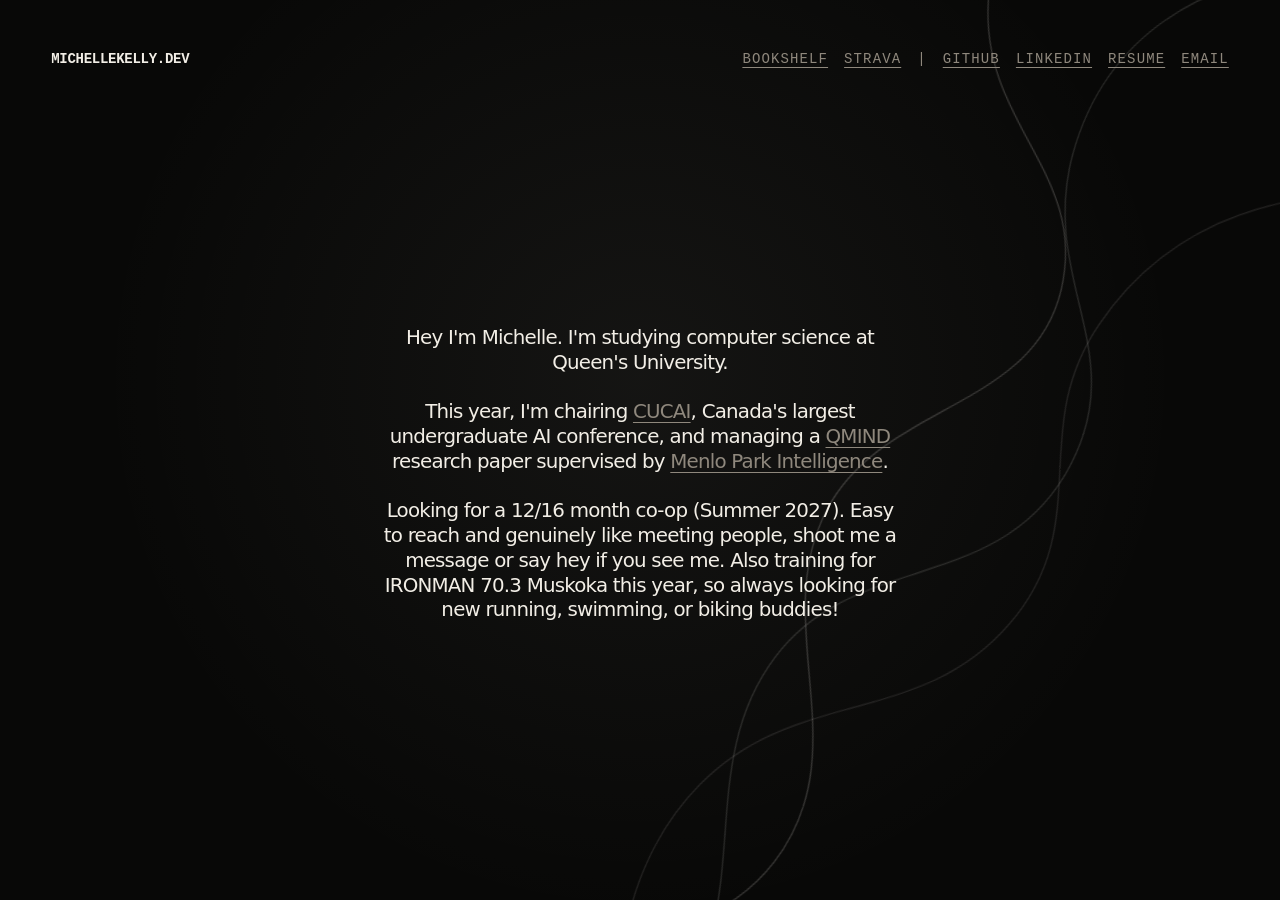
==== pages/more.html @ b71b1d5a "add ironman" ====
<!DOCTYPE html>
<html lang="en">
<head>
  <meta charset="UTF-8">
  <meta name="viewport" content="width=device-width, initial-scale=1.0">

  <title>Michelle Kelly</title>
  <meta name="description" content="More about Michelle Kelly, a computer science student at Queen's University involved in CUCAI, QMIND, IT, and AI projects.">

  <meta property="og:title" content="More | Michelle Kelly">
  <meta property="og:description" content="More about Michelle Kelly, her work, projects, and links.">
  <meta property="og:type" content="website">
  <meta property="og:url" content="https://michellekelly.dev/pages/more.html">
  <meta property="og:image" content="https://michellekelly.dev/assets/preview.png">

  <meta name="twitter:card" content="summary_large_image">

  <link rel="icon" href="../assets/favicon.ico">
  <link rel="stylesheet" href="../style.css">
</head>
<body>
  <svg class="bg-mark" viewBox="0 0 900 900" fill="none" aria-hidden="true">
    <path d="M785 95C686 91 622 124 592 194C558 273 617 329 571 399C524 470 429 430 367 486C300 547 332 650 249 703C192 739 121 718 76 697" stroke="#f2eee6" stroke-width="1.4" stroke-opacity="0.19"/>
    <path d="M830 252C731 227 658 247 611 313C558 388 604 458 531 519C457 581 374 520 298 570C215 624 230 734 139 779" stroke="#f2eee6" stroke-width="1.4" stroke-opacity="0.14"/>
    <path d="M873 445C760 380 664 375 588 430C515 482 539 559 458 604C376 650 304 594 219 635C150 668 114 738 94 817" stroke="#f2eee6" stroke-width="1.4" stroke-opacity="0.11"/>
  </svg>

  <div class="page">
    <header>
      <a class="domain" href="../index.html">MICHELLEKELLY.DEV</a>
      <nav aria-label="Main links">
        <a href="https://www.goodreads.com/user/show/199782084-michelle-kelly" target="_blank" rel="noopener">BOOKSHELF</a>
        <a href="https://www.strava.com/athletes/187152570" target="_blank" rel="noopener">STRAVA</a>
        <span>|</span>
        <a href="https://github.com/michellebkelly" target="_blank" rel="noopener">GITHUB</a>
        <a href="https://linkedin.com/in/michellebkelly" target="_blank" rel="noopener">LINKEDIN</a>
        <a href="/assets/Michelle_Kelly_Resume.pdf" target="_blank" rel="noopener">RESUME</a>
        <a href="mailto:michelle.kelly@queensu.ca">EMAIL</a>
      </nav>
    </header>
    <main>
      <p class="more">
        Hey I'm Michelle. I'm studying computer science at Queen's University. <br><br> This year, I'm chairing 
        <a href="https://cucai.ca/" target="_blank" rel="noopener">CUCAI</a>, Canada's largest undergraduate AI conference, 
        and managing a <a href="https://qmind.ca/" target="_blank" rel="noopener">QMIND</a> research paper supervised by <a href="https://menloparkintelligence.com/" target="_blank" rel="noopener">Menlo Park Intelligence</a>.
        <br><br>
        Looking for a 12/16 month co-op (Summer 2027).
        Easy to reach and genuinely like meeting people, shoot me a message or say hey if you see me. Also training for IRONMAN 70.3 Muskoka this year, so always looking for new running, swimming, or biking buddies!
      </p>
    </main>
  </div>
</body>
</html>
---- style.css ----
:root {
  --bg: #080807;
  --ink: #f2eee6;
  --muted: #8f887d;
  --line: rgba(242, 238, 230, 0.16);
  --soft: rgba(242, 238, 230, 0.055);
  --panel: rgba(8, 8, 7, 0.56);
}

* { box-sizing: border-box; }

html, body { height: 100%; }

body {
  margin: 0;
  font-family: ui-monospace, SFMono-Regular, Menlo, Monaco, Consolas, "Liberation Mono", monospace;
  background:
    radial-gradient(circle at 50% 42%, rgba(242, 238, 230, 0.055), transparent 34rem),
    var(--bg);
  color: var(--ink);
  overflow-x: hidden;
}

.bg-mark {
  position: fixed;
  left: 72%;
  top: 20%;
  width: min(125vw, 1300px);
  height: 380vh;
  z-index: 0;
  opacity: 0.98;
  pointer-events: none;
  transform: translate(-50%, -43%) rotate(-20deg);
}

.bg-mark path {
  vector-effect: non-scaling-stroke;
}

.bg-mark .line1 {
  stroke-dasharray: 1500;
  stroke-dashoffset: 1500;
  animation: mk-draw 3s 0.2s forwards ease-in-out;
}

.bg-mark .line2 {
  stroke-dasharray: 1500;
  stroke-dashoffset: 1500;
  animation: mk-draw 3s 0.6s forwards ease-in-out;
}

.bg-mark .line3 {
  stroke-dasharray: 1500;
  stroke-dashoffset: 1500;
  animation: mk-draw 3s 1s forwards ease-in-out;
}

@keyframes mk-draw {
  to { stroke-dashoffset: 0; }
}

.page {
  position: relative;
  z-index: 1;
  min-height: 100vh;
  display: grid;
  grid-template-rows: auto 1fr auto;
  padding: clamp(22px, 4vw, 54px);
}

header, footer {
  display: flex;
  align-items: center;
  justify-content: space-between;
  gap: 18px;
  font-size: 14px;
  color: var(--muted);
  text-transform: uppercase;
  letter-spacing: 0.08em;
}

.domain {
  color: var(--ink);
  text-decoration: none;
  letter-spacing: -0.02em;
  font-weight: 700;
}

nav {
  display: flex;
  gap: 16px;
  flex-wrap: wrap;
  justify-content: flex-end;
}

a {
  color: inherit;
  text-decoration-thickness: 1px;
  text-underline-offset: 4px;
  transition: opacity 140ms ease, transform 140ms ease;
}

a:hover { opacity: 0.58; }

main {
  display: grid;
  place-content: center;
  justify-items: center;
  text-align: center;
  max-width: 900px;
  width: 100%;
  margin: 0 auto;
  padding: 10vh 0 9vh;
}

h1 {
  margin: 0;
  font-family: "Archivo", ui-sans-serif, system-ui, sans-serif;
  font-size: clamp(54px, 11vw, 142px);
  line-height: 0.86;
  letter-spacing: -0.07em;
  font-weight: 400;
}

.summary {
  margin: 24px 0 0;
  max-width: 520px;
  font-family: "Archivo", ui-sans-serif, system-ui, sans-serif;
  font-size: clamp(15px, 1.55vw, 20px);
  line-height: 1.25;
  letter-spacing: -0.04em;
  color: var(--muted);
}

.more {
  margin: 24px 0 0;
  max-width: 520px;
  font-family: "Archivo", ui-sans-serif, system-ui, sans-serif;
  font-size: clamp(15px, 1.55vw, 20px);
  line-height: 1.25;
  letter-spacing: -0.04em;
  color: var(--ink);
}

.more a {
  color: var(--muted);
}

.label { color: var(--muted); }

.mini {
  max-width: 340px;
  line-height: 1.45;
  text-transform: uppercase;
  letter-spacing: 0.08em;
}

@media (max-width: 680px) {
  header, footer {
    align-items: center;
    flex-direction: column;
    text-align: center;
  }

  nav { justify-content: center; }

  .bg-mark {
    width: 220vw;
    transform: translate(-50%, -42%) rotate(-4deg);
    opacity: 0.72;
  }

  h1 {
    font-size: clamp(48px, 17vw, 88px);
  }
  
}
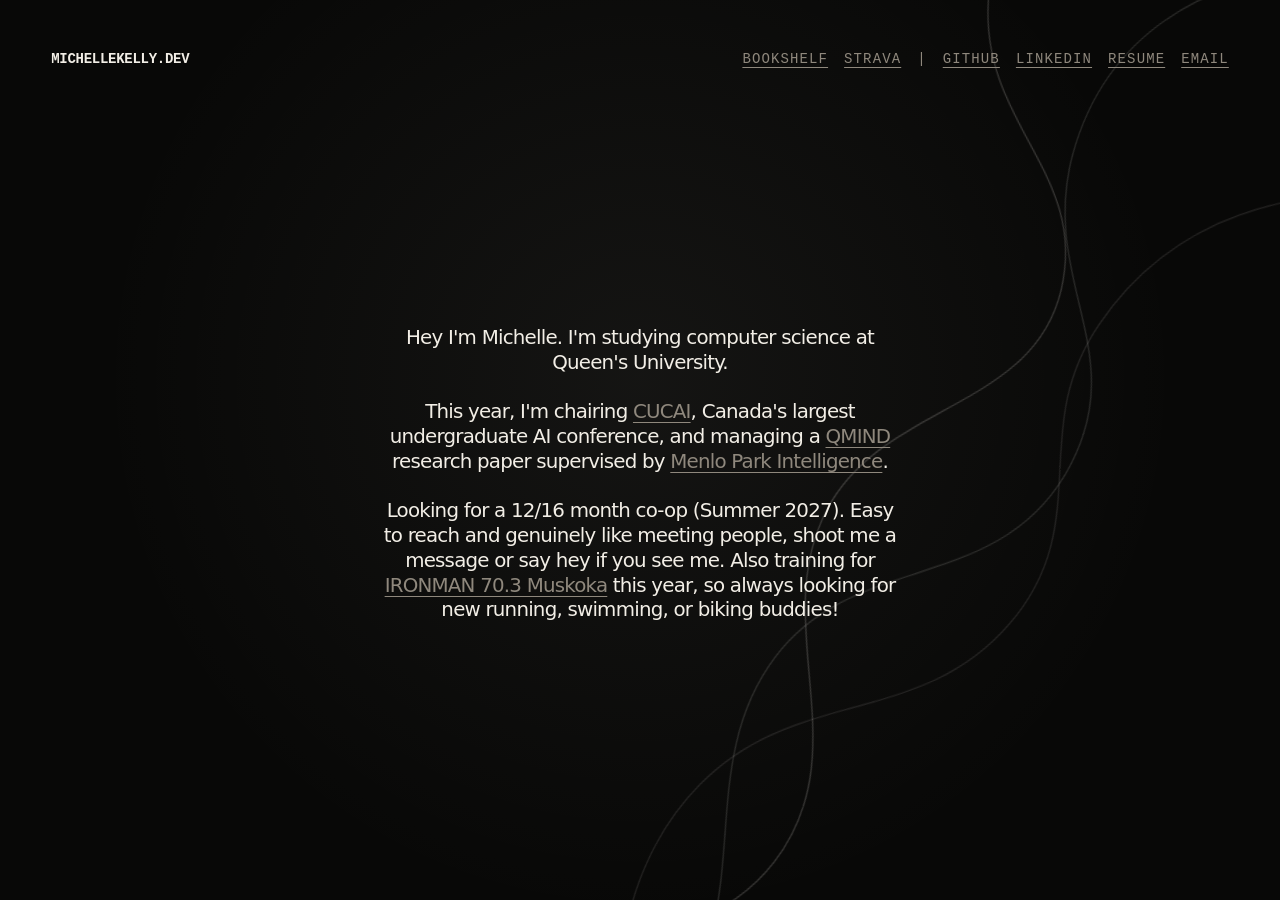
==== commit 046f7949: "link to IRONMAN" ====
--- a/pages/more.html
+++ b/pages/more.html
@@ -45,7 +45,7 @@
         and managing a <a href="https://qmind.ca/" target="_blank" rel="noopener">QMIND</a> research paper supervised by <a href="https://menloparkintelligence.com/" target="_blank" rel="noopener">Menlo Park Intelligence</a>.
         <br><br>
         Looking for a 12/16 month co-op (Summer 2027).
-        Easy to reach and genuinely like meeting people, shoot me a message or say hey if you see me. Also training for IRONMAN 70.3 Muskoka this year, so always looking for new running, swimming, or biking buddies!
+        Easy to reach and genuinely like meeting people, shoot me a message or say hey if you see me. Also training for <a href="https://www.ironman.com/races/im703-muskoka" target="_blank" rel="noopener">IRONMAN 70.3 Muskoka</a> this year, so always looking for new running, swimming, or biking buddies!
       </p>
     </main>
   </div>
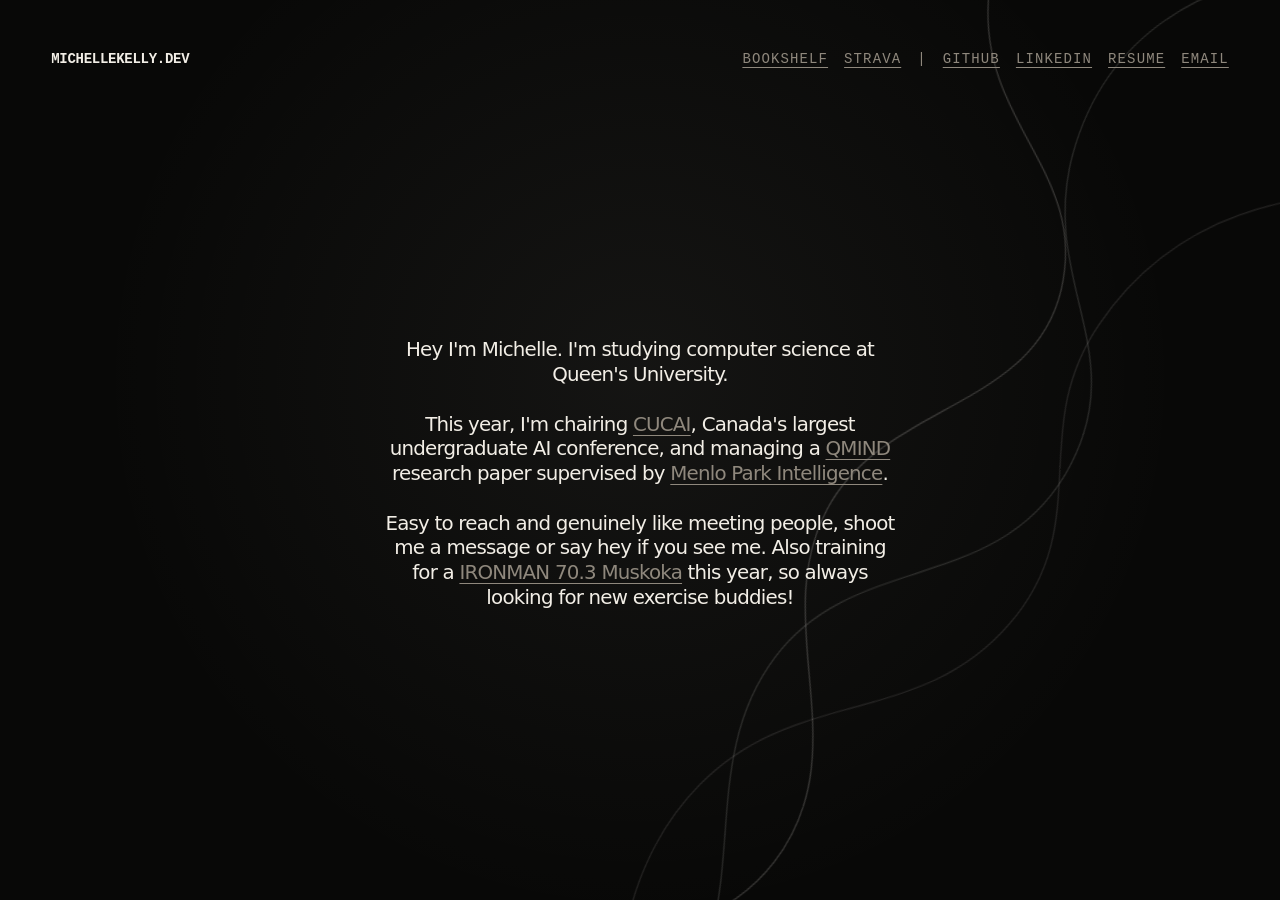
==== commit a30d984f: "Update more.html" ====
--- a/pages/more.html
+++ b/pages/more.html
@@ -44,8 +44,7 @@
         <a href="https://cucai.ca/" target="_blank" rel="noopener">CUCAI</a>, Canada's largest undergraduate AI conference, 
         and managing a <a href="https://qmind.ca/" target="_blank" rel="noopener">QMIND</a> research paper supervised by <a href="https://menloparkintelligence.com/" target="_blank" rel="noopener">Menlo Park Intelligence</a>.
         <br><br>
-        Looking for a 12/16 month co-op (Summer 2027).
-        Easy to reach and genuinely like meeting people, shoot me a message or say hey if you see me. Also training for <a href="https://www.ironman.com/races/im703-muskoka" target="_blank" rel="noopener">IRONMAN 70.3 Muskoka</a> this year, so always looking for new running, swimming, or biking buddies!
+        Easy to reach and genuinely like meeting people, shoot me a message or say hey if you see me. Also training for a <a href="https://www.ironman.com/races/im703-muskoka" target="_blank" rel="noopener">IRONMAN 70.3 Muskoka</a> this year, so always looking for new exercise buddies!
       </p>
     </main>
   </div>
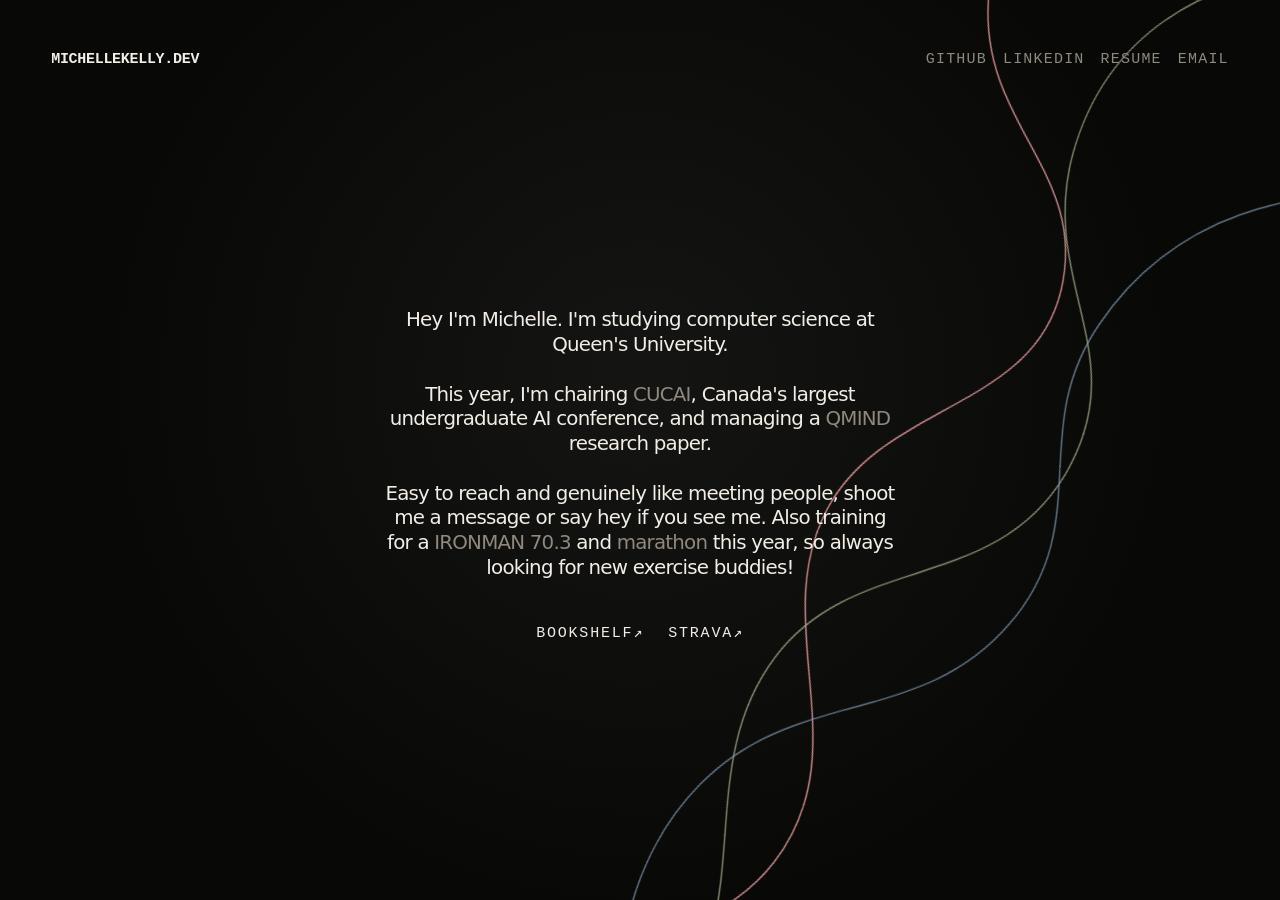
==== commit 2d4c9c69: "Major changes" ====
--- a/pages/more.html
+++ b/pages/more.html
@@ -20,18 +20,15 @@
 </head>
 <body>
   <svg class="bg-mark" viewBox="0 0 900 900" fill="none" aria-hidden="true">
-    <path d="M785 95C686 91 622 124 592 194C558 273 617 329 571 399C524 470 429 430 367 486C300 547 332 650 249 703C192 739 121 718 76 697" stroke="#f2eee6" stroke-width="1.4" stroke-opacity="0.19"/>
-    <path d="M830 252C731 227 658 247 611 313C558 388 604 458 531 519C457 581 374 520 298 570C215 624 230 734 139 779" stroke="#f2eee6" stroke-width="1.4" stroke-opacity="0.14"/>
-    <path d="M873 445C760 380 664 375 588 430C515 482 539 559 458 604C376 650 304 594 219 635C150 668 114 738 94 817" stroke="#f2eee6" stroke-width="1.4" stroke-opacity="0.11"/>
+    <path class="line1" d="M785 95C686 91 622 124 592 194C558 273 617 329 571 399C524 470 429 430 367 486C300 547 332 650 249 703C192 739 121 718 76 697" stroke="#e5989b" stroke-width="1.4" stroke-opacity="0.9"/>
+    <path class="line2" d="M830 252C731 227 658 247 611 313C558 388 604 458 531 519C457 581 374 520 298 570C215 624 230 734 139 779" stroke="#a3b18a" stroke-width="1.4" stroke-opacity="0.8"/>
+    <path class="line3" d="M873 445C760 380 664 375 588 430C515 482 539 559 458 604C376 650 304 594 219 635C150 668 114 738 94 817" stroke="#89a7c2" stroke-width="1.4" stroke-opacity="0.7"/>
   </svg>
 
   <div class="page">
     <header>
       <a class="domain" href="../index.html">MICHELLEKELLY.DEV</a>
       <nav aria-label="Main links">
-        <a href="https://www.goodreads.com/user/show/199782084-michelle-kelly" target="_blank" rel="noopener">BOOKSHELF</a>
-        <a href="https://www.strava.com/athletes/187152570" target="_blank" rel="noopener">STRAVA</a>
-        <span>|</span>
         <a href="https://github.com/michellebkelly" target="_blank" rel="noopener">GITHUB</a>
         <a href="https://linkedin.com/in/michellebkelly" target="_blank" rel="noopener">LINKEDIN</a>
         <a href="/assets/Michelle_Kelly_Resume.pdf" target="_blank" rel="noopener">RESUME</a>
@@ -42,11 +39,15 @@
       <p class="more">
         Hey I'm Michelle. I'm studying computer science at Queen's University. <br><br> This year, I'm chairing 
         <a href="https://cucai.ca/" target="_blank" rel="noopener">CUCAI</a>, Canada's largest undergraduate AI conference, 
-        and managing a <a href="https://qmind.ca/" target="_blank" rel="noopener">QMIND</a> research paper supervised by <a href="https://menloparkintelligence.com/" target="_blank" rel="noopener">Menlo Park Intelligence</a>.
+        and managing a <a href="https://qmind.ca/" target="_blank" rel="noopener">QMIND</a> research paper.
         <br><br>
-        Easy to reach and genuinely like meeting people, shoot me a message or say hey if you see me. Also training for a <a href="https://www.ironman.com/races/im703-muskoka" target="_blank" rel="noopener">IRONMAN 70.3 Muskoka</a> this year, so always looking for new exercise buddies!
+        Easy to reach and genuinely like meeting people, shoot me a message or say hey if you see me. Also training for a <a href="https://www.ironman.com/races/im703-muskoka" target="_blank" rel="noopener">IRONMAN 70.3 </a> and <a href="https://www.torontomarathon.com/" target="_blank" rel="noopener">marathon</a> this year, so always looking for new exercise buddies!
       </p>
+      <div class="doors personal-links" aria-label="Personal links">
+        <a class="personal" href="https://www.goodreads.com/user/show/199782084-michelle-kelly" target="_blank" rel="noopener">BOOKSHELF<span aria-hidden="true">↗</span></a>
+        <a class="projects" href="https://www.strava.com/athletes/187152570" target="_blank" rel="noopener">STRAVA<span aria-hidden="true">↗</span></a>
+      </div>
     </main>
   </div>
 </body>
-</html>+</html>
--- a/style.css
+++ b/style.css
@@ -5,6 +5,9 @@
   --line: rgba(242, 238, 230, 0.16);
   --soft: rgba(242, 238, 230, 0.055);
   --panel: rgba(8, 8, 7, 0.56);
+  --pink: #e5989b;
+  --sage: #a3b18a;
+  --blue: #89a7c2;
 }
 
 * { box-sizing: border-box; }
@@ -37,19 +40,32 @@
   vector-effect: non-scaling-stroke;
 }
 
-.bg-mark .line1 {
+.bg-mark .line1,
+.bg-mark .line2,
+.bg-mark .line3 {
+  stroke-dasharray: none;
+  stroke-dashoffset: 0;
+}
+
+html.animate-mark .bg-mark .line1 {
+  stroke: var(--pink);
+  stroke-opacity: 0.9;
   stroke-dasharray: 1500;
   stroke-dashoffset: 1500;
   animation: mk-draw 3s 0.2s forwards ease-in-out;
 }
 
-.bg-mark .line2 {
+html.animate-mark .bg-mark .line2 {
+  stroke: var(--sage);
+  stroke-opacity: 0.8;
   stroke-dasharray: 1500;
   stroke-dashoffset: 1500;
   animation: mk-draw 3s 0.6s forwards ease-in-out;
 }
 
-.bg-mark .line3 {
+html.animate-mark .bg-mark .line3 {
+  stroke: var(--blue);
+  stroke-opacity: 0.7;
   stroke-dasharray: 1500;
   stroke-dashoffset: 1500;
   animation: mk-draw 3s 1s forwards ease-in-out;
@@ -73,7 +89,7 @@
   align-items: center;
   justify-content: space-between;
   gap: 18px;
-  font-size: 14px;
+  font-size: 15px;
   color: var(--muted);
   text-transform: uppercase;
   letter-spacing: 0.08em;
@@ -91,6 +107,29 @@
   gap: 16px;
   flex-wrap: wrap;
   justify-content: flex-end;
+}
+
+nav a {
+  position: relative;
+  text-decoration: none;
+}
+
+nav a::after {
+  content: "";
+  position: absolute;
+  right: 0;
+  bottom: -4px;
+  left: 0;
+  height: 1px;
+  background: var(--muted);
+  transform: scaleX(0);
+  transform-origin: left;
+  transition: transform 220ms ease;
+}
+
+nav a:hover::after,
+nav a:focus-visible::after {
+  transform: scaleX(1);
 }
 
 a {
@@ -116,34 +155,98 @@
 h1 {
   margin: 0;
   font-family: "Archivo", ui-sans-serif, system-ui, sans-serif;
-  font-size: clamp(54px, 11vw, 142px);
-  line-height: 0.86;
-  letter-spacing: -0.07em;
-  font-weight: 400;
+  font-size: clamp(48px, 7vw, 72px);
+  line-height: 1.05;
+  letter-spacing: -0.03em;
+  font-weight: 500;
 }
 
 .summary {
+  margin: 12px 0 0;
+  max-width: 520px;
+  font-family: "Archivo", ui-sans-serif, system-ui, sans-serif;
+  font-size: clamp(22px, 2.5vw, 26px);
+  line-height: 1.35;
+  letter-spacing: -0.02em;
+  color: var(--muted);
+}
+
+.doors {
+  margin-top: 42px;
+  display: flex;
+  justify-content: center;
+  gap: 24px;
+  flex-wrap: wrap;
+  font-size: 15px;
+  text-transform: uppercase;
+  letter-spacing: 0.12em;
+}
+
+.doors a {
+  position: relative;
+  color: var(--ink);
+  text-decoration: none;
+}
+
+.doors a::after {
+  content: "";
+  position: absolute;
+  right: 0;
+  bottom: -5px;
+  left: 0;
+  height: 1px;
+  background: currentColor;
+  transform: scaleX(0);
+  transform-origin: left;
+  transition: transform 220ms ease;
+}
+
+.doors a:hover::after,
+.doors a:focus-visible::after {
+  transform: scaleX(1);
+}
+
+.doors a.projects::after { background: var(--pink); }
+.doors a.ventures::after { background: var(--sage); }
+.doors a.personal::after { background: var(--blue); }
+
+@media (prefers-reduced-motion: reduce) {
+  .doors a::after,
+  nav a::after { transition: none; }
+}
+
+.more {
   margin: 24px 0 0;
   max-width: 520px;
   font-family: "Archivo", ui-sans-serif, system-ui, sans-serif;
   font-size: clamp(15px, 1.55vw, 20px);
   line-height: 1.25;
   letter-spacing: -0.04em;
+  color: var(--ink);
+}
+
+.more a {
+  position: relative;
   color: var(--muted);
-}
-
-.more {
-  margin: 24px 0 0;
-  max-width: 520px;
-  font-family: "Archivo", ui-sans-serif, system-ui, sans-serif;
-  font-size: clamp(15px, 1.55vw, 20px);
-  line-height: 1.25;
-  letter-spacing: -0.04em;
-  color: var(--ink);
-}
-
-.more a {
-  color: var(--muted);
+  text-decoration: none;
+}
+
+.more a::after {
+  content: "";
+  position: absolute;
+  right: 0;
+  bottom: -2px;
+  left: 0;
+  height: 1px;
+  background: currentColor;
+  transform: scaleX(0);
+  transform-origin: left;
+  transition: transform 220ms ease;
+}
+
+.more a:hover::after,
+.more a:focus-visible::after {
+  transform: scaleX(1);
 }
 
 .label { color: var(--muted); }
@@ -153,6 +256,126 @@
   line-height: 1.45;
   text-transform: uppercase;
   letter-spacing: 0.08em;
+}
+
+.listing-main {
+  display: flex;
+  flex-direction: column;
+  justify-content: center;
+  align-items: center;
+  max-width: 900px;
+  padding: 7vh 0;
+}
+
+.listing {
+  width: min(100%, 520px);
+  text-align: center;
+}
+
+.page-title {
+  margin: 0 0 30px;
+  color: var(--ink);
+  font-family: "Archivo", ui-sans-serif, system-ui, sans-serif;
+  font-size: 26px;
+  font-weight: 500;
+  letter-spacing: 0.1em;
+  line-height: 1.2;
+  text-align: center;
+  text-transform: uppercase;
+}
+
+.entry {
+  margin-top: 24px;
+}
+
+.entry:first-of-type {
+  margin-top: 0;
+}
+
+.entry-title {
+  position: relative;
+  display: inline-block;
+  color: var(--ink);
+  font-family: "Archivo", ui-sans-serif, system-ui, sans-serif;
+  font-size: 20px;
+  font-weight: 500;
+  line-height: 1.3;
+  text-decoration: none;
+}
+
+.entry h2 { margin: 0; }
+
+.entry-title::after {
+  content: "";
+  position: absolute;
+  right: 0;
+  bottom: -3px;
+  left: 0;
+  height: 1px;
+  background: var(--entry-accent, var(--pink));
+  transform: scaleX(0);
+  transform-origin: left;
+  transition: transform 220ms ease;
+}
+
+.entry-title:hover::after,
+.entry-title:focus-visible::after {
+  transform: scaleX(1);
+}
+
+.listing--projects { --entry-accent: var(--pink); }
+.listing--ventures { --entry-accent: var(--sage); }
+
+.entry-description {
+  margin: 7px 0 0;
+  color: var(--muted);
+  font-family: "Archivo", ui-sans-serif, system-ui, sans-serif;
+  font-size: 16px;
+  line-height: 1.45;
+}
+
+.entry-meta,
+.entry-stat {
+  margin: 8px 0 0;
+  font-size: 11px;
+  letter-spacing: 0.09em;
+  line-height: 1.5;
+  text-transform: uppercase;
+}
+
+.entry-meta { color: var(--muted); }
+.entry-stat { color: var(--ink); }
+
+.listing-nav {
+  margin-top: 38px;
+  color: var(--muted);
+  font-size: 12px;
+  letter-spacing: 0.08em;
+  text-align: center;
+  text-transform: uppercase;
+}
+
+.listing-nav a {
+  position: relative;
+  text-decoration: none;
+}
+
+.listing-nav a::after {
+  content: "";
+  position: absolute;
+  right: 0;
+  bottom: -3px;
+  left: 0;
+  height: 1px;
+  background: currentColor;
+  transform: scaleX(0);
+  transform-origin: left;
+  transition: transform 220ms ease;
+}
+
+.listing-nav a:hover::after,
+.listing-nav a:focus-visible::after {
+  transform: scaleX(1);
 }
 
 @media (max-width: 680px) {
@@ -170,8 +393,16 @@
     opacity: 0.72;
   }
 
+  .listing-main { padding: 5vh 0; }
+  .entry { margin-top: 22px; }
+
   h1 {
-    font-size: clamp(48px, 17vw, 88px);
+    font-size: 48px;
   }
-  
-}+
+}
+
+@media (prefers-reduced-motion: reduce) {
+  .entry-title::after,
+  .listing-nav a::after { transition: none; }
+}
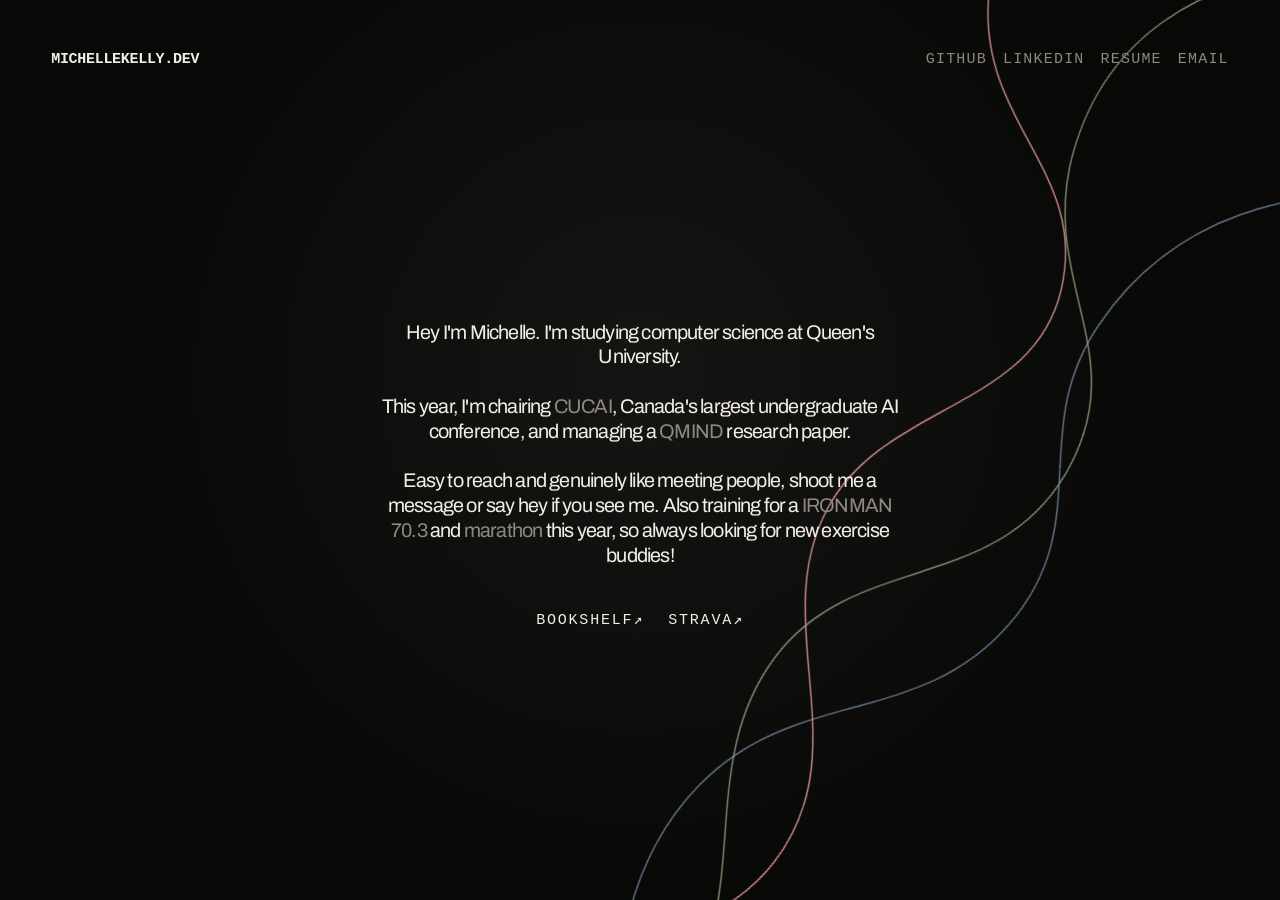
==== commit 9f0b0b85: "font fix" ====
--- a/pages/more.html
+++ b/pages/more.html
@@ -16,6 +16,9 @@
   <meta name="twitter:card" content="summary_large_image">
 
   <link rel="icon" href="../assets/favicon.ico">
+  <link rel="preconnect" href="https://fonts.googleapis.com">
+  <link rel="preconnect" href="https://fonts.gstatic.com" crossorigin>
+  <link href="https://fonts.googleapis.com/css2?family=Archivo:wght@400;500&display=swap" rel="stylesheet">
   <link rel="stylesheet" href="../style.css">
 </head>
 <body>
@@ -31,7 +34,7 @@
       <nav aria-label="Main links">
         <a href="https://github.com/michellebkelly" target="_blank" rel="noopener">GITHUB</a>
         <a href="https://linkedin.com/in/michellebkelly" target="_blank" rel="noopener">LINKEDIN</a>
-        <a href="/assets/Michelle_Kelly_Resume.pdf" target="_blank" rel="noopener">RESUME</a>
+        <a href="../assets/Michelle_Kelly_Resume.pdf" target="_blank" rel="noopener">RESUME</a>
         <a href="mailto:michelle.kelly@queensu.ca">EMAIL</a>
       </nav>
     </header>
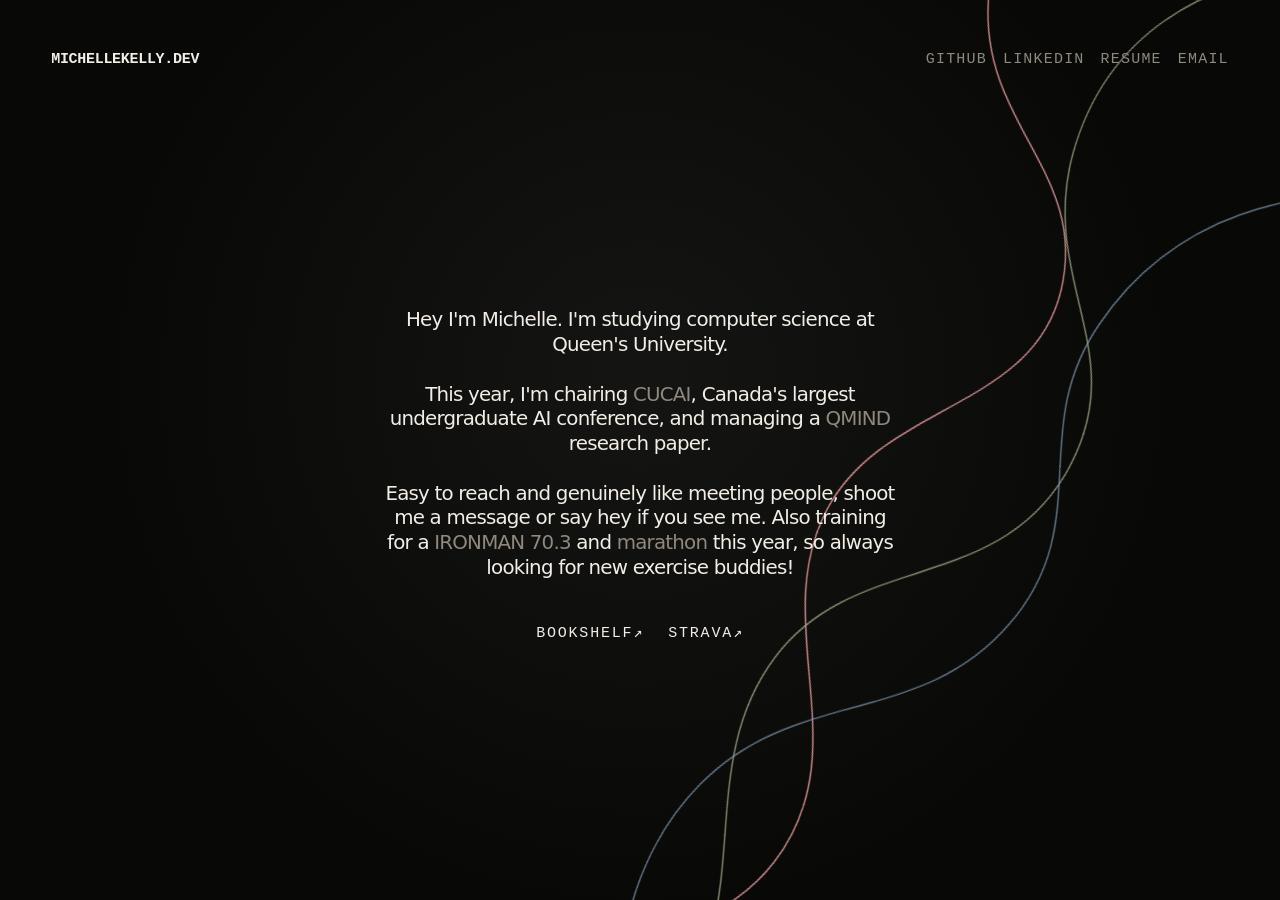
==== commit 4b891e91: "font fixes" ====
--- a/pages/more.html
+++ b/pages/more.html
@@ -16,9 +16,6 @@
   <meta name="twitter:card" content="summary_large_image">
 
   <link rel="icon" href="../assets/favicon.ico">
-  <link rel="preconnect" href="https://fonts.googleapis.com">
-  <link rel="preconnect" href="https://fonts.gstatic.com" crossorigin>
-  <link href="https://fonts.googleapis.com/css2?family=Archivo:wght@400;500&display=swap" rel="stylesheet">
   <link rel="stylesheet" href="../style.css">
 </head>
 <body>
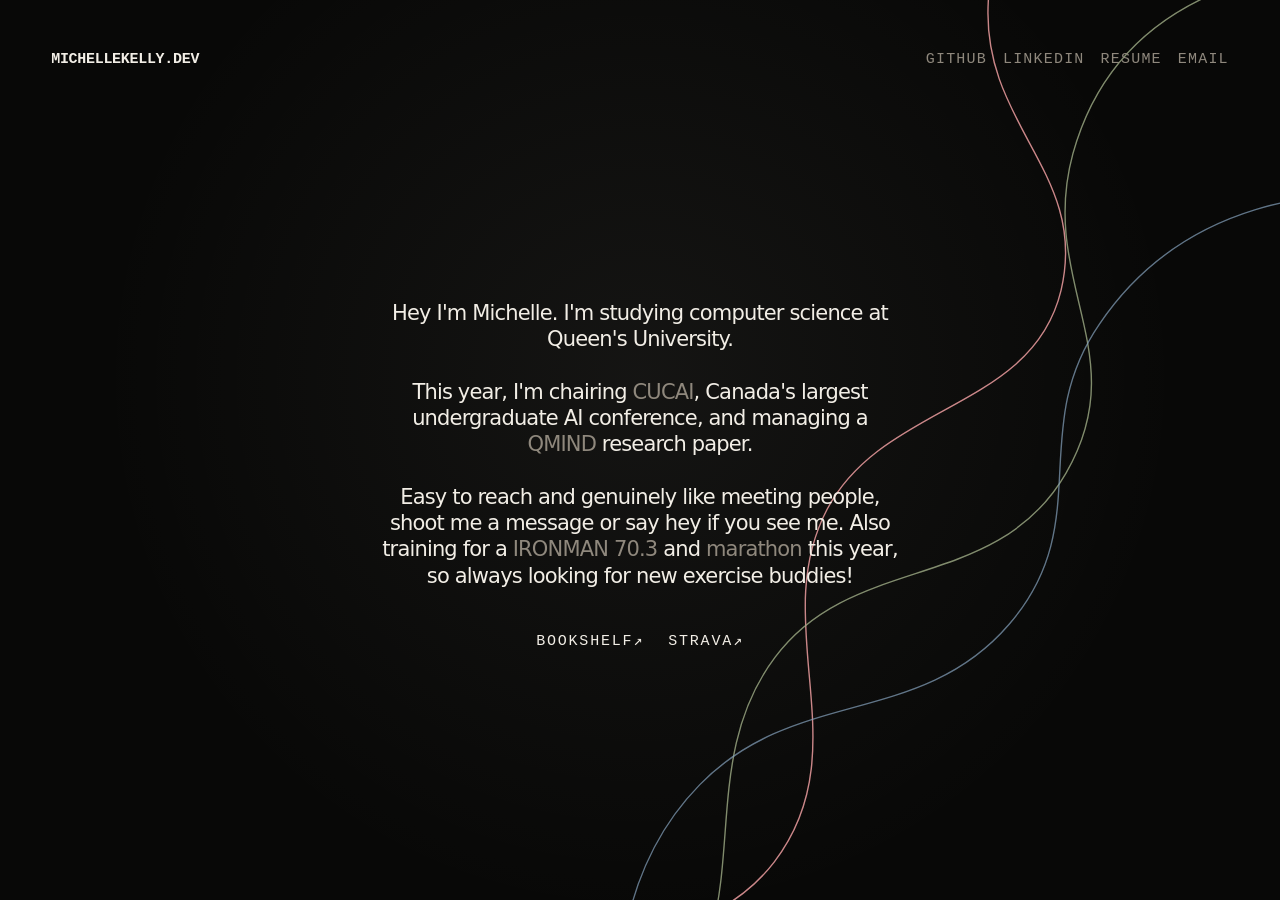
==== commit ee1bd324: "lock personal scroll" ====
--- a/pages/more.html
+++ b/pages/more.html
@@ -18,7 +18,7 @@
   <link rel="icon" href="../assets/favicon.ico">
   <link rel="stylesheet" href="../style.css">
 </head>
-<body>
+<body class="personal-page">
   <svg class="bg-mark" viewBox="0 0 900 900" fill="none" aria-hidden="true">
     <path class="line1" d="M785 95C686 91 622 124 592 194C558 273 617 329 571 399C524 470 429 430 367 486C300 547 332 650 249 703C192 739 121 718 76 697" stroke="#e5989b" stroke-width="1.4" stroke-opacity="0.9"/>
     <path class="line2" d="M830 252C731 227 658 247 611 313C558 388 604 458 531 519C457 581 374 520 298 570C215 624 230 734 139 779" stroke="#a3b18a" stroke-width="1.4" stroke-opacity="0.8"/>
--- a/style.css
+++ b/style.css
@@ -14,6 +14,45 @@
 
 html, body { height: 100%; }
 
+html:has(body.listing-page) {
+  height: 100%;
+  overflow: hidden;
+}
+
+html:has(body.home-page) {
+  height: 100%;
+  overflow: hidden;
+}
+
+html:has(body.personal-page) {
+  height: 100%;
+  overflow: hidden;
+}
+
+body.home-page {
+  position: fixed;
+  inset: 0;
+  width: 100%;
+  height: 100%;
+  overflow: hidden;
+}
+
+body.personal-page {
+  position: fixed;
+  inset: 0;
+  width: 100%;
+  height: 100%;
+  overflow: hidden;
+}
+
+body.listing-page {
+  position: fixed;
+  inset: 0;
+  width: 100%;
+  height: 100%;
+  overflow: hidden;
+}
+
 body {
   margin: 0;
   font-family: ui-monospace, SFMono-Regular, Menlo, Monaco, Consolas, "Liberation Mono", monospace;
@@ -82,6 +121,21 @@
   display: grid;
   grid-template-rows: auto 1fr auto;
   padding: clamp(22px, 4vw, 54px);
+}
+
+.listing-page .page {
+  height: 100dvh;
+  min-height: 0;
+}
+
+.home-page .page {
+  height: 100dvh;
+  min-height: 0;
+}
+
+.personal-page .page {
+  height: 100dvh;
+  min-height: 0;
 }
 
 header, footer {
@@ -219,7 +273,7 @@
   margin: 24px 0 0;
   max-width: 520px;
   font-family: "Archivo", ui-sans-serif, system-ui, sans-serif;
-  font-size: clamp(15px, 1.55vw, 20px);
+  font-size: clamp(16px, 1.65vw, 21px);
   line-height: 1.25;
   letter-spacing: -0.04em;
   color: var(--ink);
@@ -297,7 +351,7 @@
   display: inline-block;
   color: var(--ink);
   font-family: "Archivo", ui-sans-serif, system-ui, sans-serif;
-  font-size: 20px;
+  font-size: 21px;
   font-weight: 500;
   line-height: 1.3;
   text-decoration: none;
@@ -330,14 +384,14 @@
   margin: 7px 0 0;
   color: var(--muted);
   font-family: "Archivo", ui-sans-serif, system-ui, sans-serif;
-  font-size: 16px;
+  font-size: 17px;
   line-height: 1.45;
 }
 
 .entry-meta,
 .entry-stat {
   margin: 8px 0 0;
-  font-size: 11px;
+  font-size: 12px;
   letter-spacing: 0.09em;
   line-height: 1.5;
   text-transform: uppercase;
@@ -388,13 +442,18 @@
   nav { justify-content: center; }
 
   .bg-mark {
-    width: 220vw;
-    transform: translate(-50%, -42%) rotate(-4deg);
-    opacity: 0.72;
+    width: 175vw;
+    height: 150vh;
+    top: 50%;
+    transform: translate(-50%, -50%) rotate(-4deg);
+    opacity: 0.58;
   }
 
-  .listing-main { padding: 5vh 0; }
-  .entry { margin-top: 22px; }
+  .listing-main { padding: 2vh 0; }
+  .entry { margin-top: 14px; }
+  .entry-title { font-size: 17px; }
+  .entry-description { margin-top: 4px; font-size: 14px; line-height: 1.3; }
+  .entry-meta, .entry-stat { margin-top: 5px; font-size: 10px; line-height: 1.3; }
 
   h1 {
     font-size: 48px;
